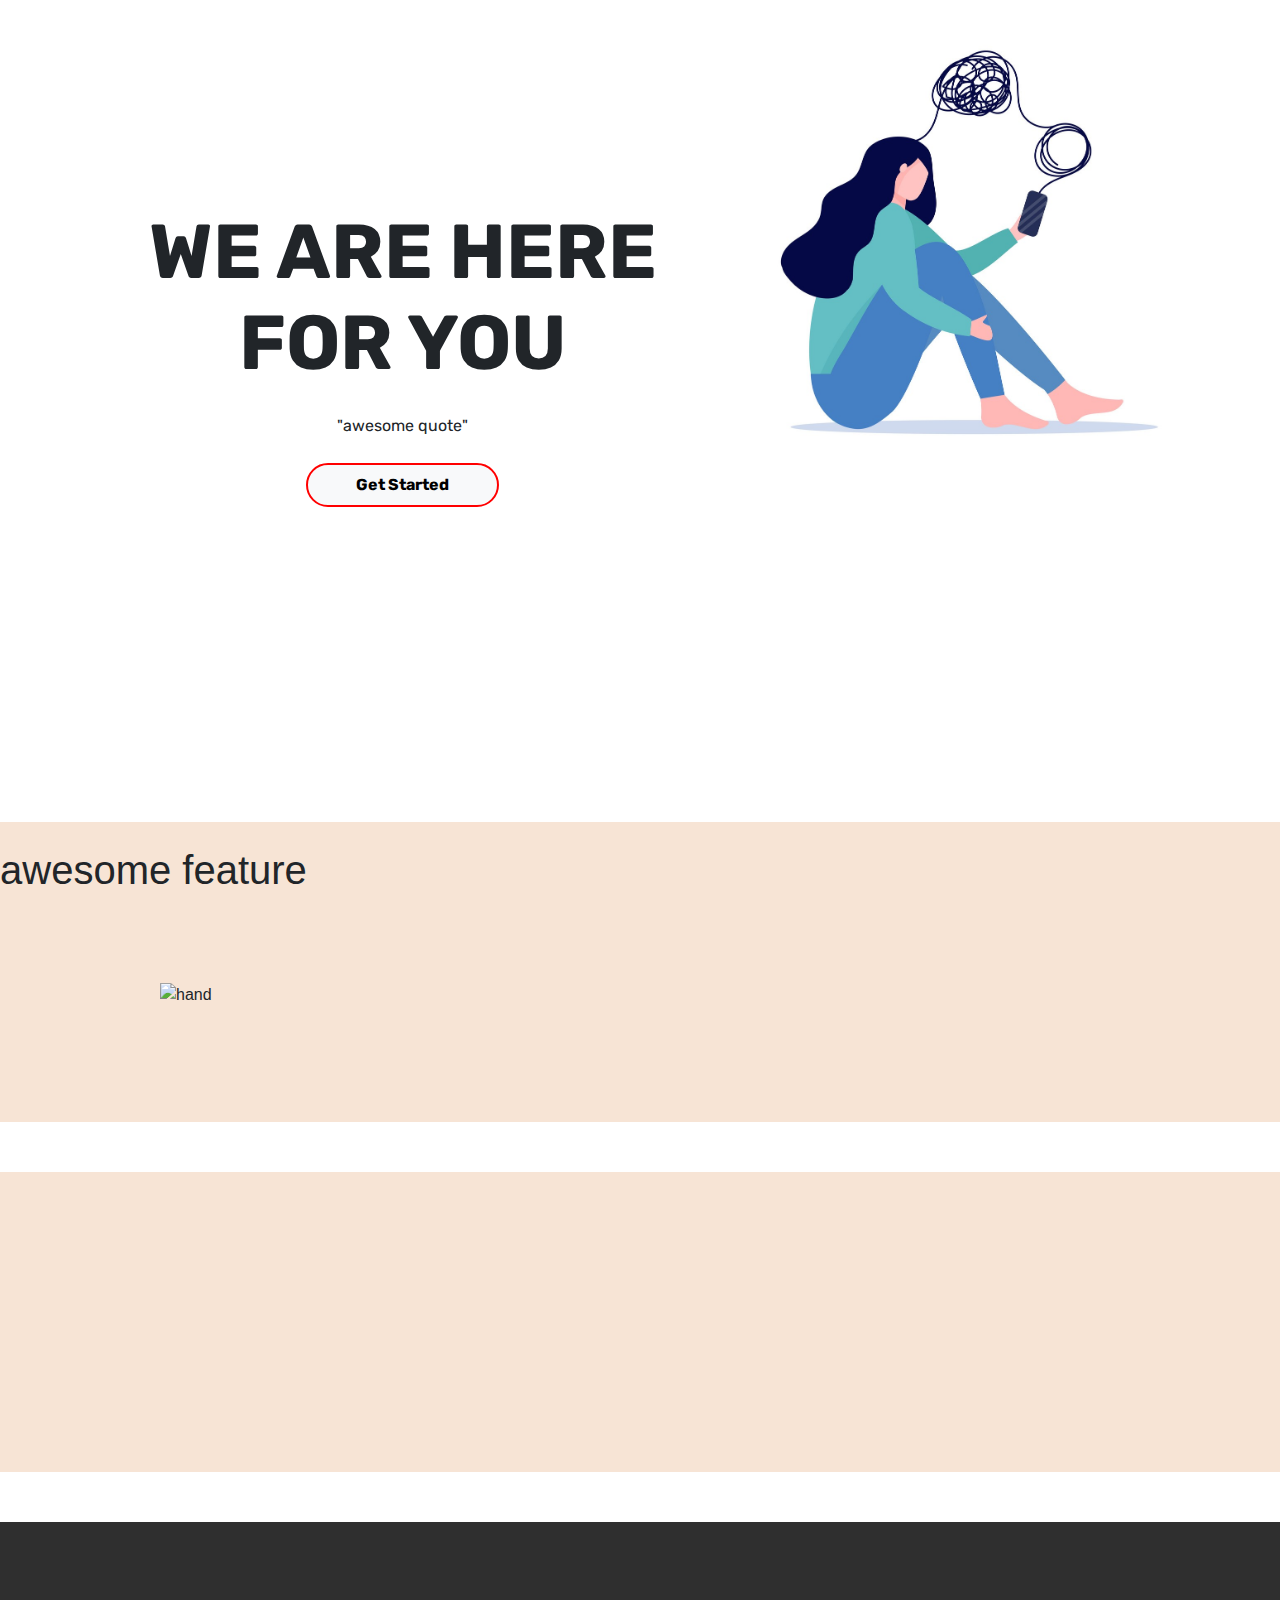
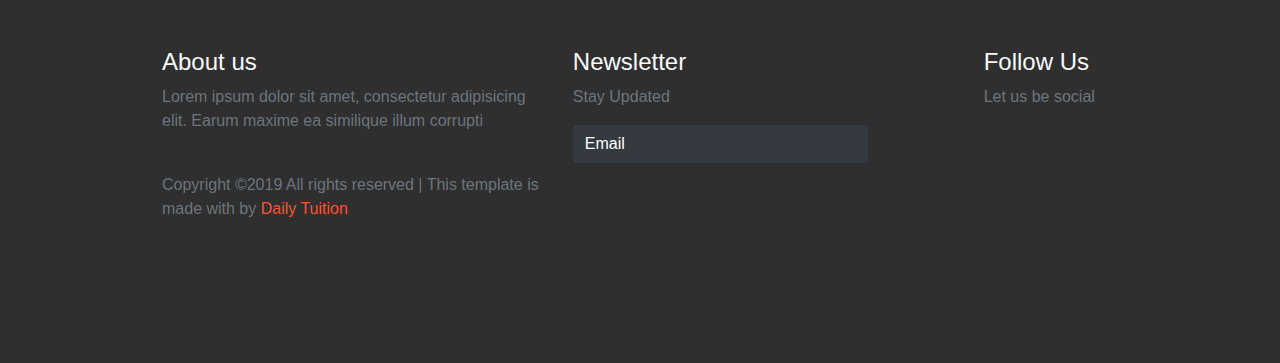
==== src/Index.html @ e5ba5d4d "update 01.11.21" ====
<!DOCTYPE html>
<html lang="en">

<head>
  <meta charset="UTF-8" />
  <meta name="viewport" content="width=device-width, initial-scale=1.0" />
  <meta http-equiv="X-UA-Compatible" content="ie=edge" />
  <title>MindCommute</title>

  <link rel="stylesheet" href="https://stackpath.bootstrapcdn.com/bootstrap/4.3.1/css/bootstrap.min.css" integrity="sha384-ggOyR0iXCbMQv3Xipma34MD+dH/1fQ784/j6cY/iJTQUOhcWr7x9JvoRxT2MZw1T"
    crossorigin="anonymous" />
  <link rel="stylesheet" href="https://use.fontawesome.com/releases/v5.7.2/css/all.css" integrity="sha384-fnmOCqbTlWIlj8LyTjo7mOUStjsKC4pOpQbqyi7RrhN7udi9RwhKkMHpvLbHG9Sr"
    crossorigin="anonymous">
  <link rel="stylesheet" href="./Style.css" />
  <link rel="stylesheet" href="./mobile-style.css">
</head>

<body>
  <header>
    <!-- !!!!!!!!!!!!!!!!!!!!!!!!DONT TOUCH THIS FFS!!!!!!!!!!!!!!!!!!!
   <div class="container-fluid p-0">
      <nav class="navbar navbar-expand-lg">
        <div class="navbar-brand">
          <img src="assets/logo.png">
        </div>
          <i class="fas fa-book-reader fa-2x mx-3"></i>MindCommute</a>
        <button class="navbar-toggler" type="button" data-toggle="collapse" data-target="#navbarNav" aria-controls="navbarNav" aria-expanded="false"
          aria-label="Toggle navigation">
          <i class="fas fa-align-right text-light"></i>
        </button>
        <div class="collapse navbar-collapse" id="navbarNav">
          <div class="mr-auto"></div>
          <ul class="navbar-nav">
            <li class="nav-item active">

              <a class="nav-link" href="#">HOME
                <span class="sr-only">(current)</span>
              </a>
            </li>
            <li class="nav-item">
              <a class="nav-link" href="#">ABOUT US</a>
            </li>
            <li class="nav-item">
              <a class="nav-link"href="#">BLOGS</a>
            </li>
            <li class="nav-item">
              <a class="nav-link" href="#">CONTACT US</a>
            </li>
            <li class="nav-item">
              <a class="nav-link" href="#"><button type="button" class="btn">LOGIN</button></a>
            </li>

          </ul>
        </div>
      </nav>
    </div>    !!!!!!!!!!!!!!!!!!!DONT TOUCH THIS!!!!!!!!!!!!!!!!!!!!!!!-->


    <div class="container text-center">
      <div class="row">
        <div class="col-md-7 col-sm-12  text-black">

          <h1>WE ARE HERE FOR YOU</h1>
          <p>
            "awesome quote"
          </p>
          <button class="btn btn-light px-5 py-2 primary-btn">
            Get Started
          </button>
        </div>
        <div class="col-md-5 col-sm-12  h-25">
          <img src="../assets/header--img.png" />
        </div>
      </div>
    </div>
  </header>
  <div class="box1">
<br><h1> awesome feature</h1>
<img class="hand"src="assets/Capture.PNG" alt="hand" >


  </div>
  <div class="box2"></div>
  <div class="box3"></div>
  <div class="box4"></div>



  <footer>
    <div class="container-fluid p-0">
      <div class="row text-left">
        <div class="col-md-5 col-sm-5">
          <h4 class="text-light">About us</h4>
          <p class="text-muted">Lorem ipsum dolor sit amet, consectetur adipisicing elit. Earum maxime ea similique illum corrupti</p>
          <p class="pt-4 text-muted">Copyright ©2019 All rights reserved | This template is made with by
            <span> Daily Tuition</span>
          </p>
        </div>
        <div class="col-md-5 col-sm-12">
          <h4 class="text-light">Newsletter</h4>
          <p class="text-muted">Stay Updated</p>
          <form class="form-inline">
            <div class="col pl-0">
              <div class="input-group pr-5">
                <input type="text" class="form-control bg-dark text-white" id="inlineFormInputGroupUsername2" placeholder="Email">
                <div class="input-group-prepend">
                  <div class="input-group-text">
                    <i class="fas fa-arrow-right"></i>
                  </div>
                </div>
              </div>
            </div>
          </form>
        </div>
        <div class="col-md-2 col-sm-12">
          <h4 class="text-light">Follow Us</h4>
          <p class="text-muted">Let us be social</p>
          <div class="column text-light">
            <i class="fab fa-facebook-f"></i>
            <i class="fab fa-instagram"></i>
            <i class="fab fa-twitter"></i>
            <i class="fab fa-youtube"></i>
          </div>
        </div>
      </div>
    </div>
  </footer>

  <script src="https://cdnjs.cloudflare.com/ajax/libs/jquery/3.3.1/jquery.min.js"></script>
  <script src="https://cdnjs.cloudflare.com/ajax/libs/popper.js/1.14.7/umd/popper.min.js" integrity="sha384-UO2eT0CpHqdSJQ6hJty5KVphtPhzWj9WO1clHTMGa3JDZwrnQq4sF86dIHNDz0W1"
    crossorigin="anonymous"></script>
  <script src="https://stackpath.bootstrapcdn.com/bootstrap/4.3.1/js/bootstrap.min.js" integrity="sha384-JjSmVgyd0p3pXB1rRibZUAYoIIy6OrQ6VrjIEaFf/nJGzIxFDsf4x0xIM+B07jRM"
    crossorigin="anonymous"></script>
  <script src="./main.js"></script>
</body>

</html>
---- src/Style.css ----
@import url("https://fonts.googleapis.com/css?family=Acme|Lobster|Patua+One|Rubik|Sniglet");
* {
  box-sizing: border-box;
}

header,
section {
  overflow-x: hidden;
}
/*
:root {
  --Sniglet-font: "Sniglet", cursive;
  --Rubik: "Rubik", cursive;
  --Patua: "Patua One", cursive;
  --Lobster: "lobster", cursive;
  --light-black: #2e2c2caf;
  --bggradient: linear-gradient(to bottom, #dd2476, #ff512f);
  --light-gray: rgba(300, 255, 255, 0.877);
} */

header a {
  font-family: var(--Sniglet-font);
  font-size: 0.9em;
  color: black;
}
.dropdown-content {
  display: none;
  position: absolute;
  background-color: #f1f1f1;
  min-width: 160px;
  box-shadow: 0px 2px 15px 0px rgba(0, 0, 0, 0.2);
  z-index: 1;
}

.dropdown-content a {
  color: black;
  padding: 12px 16px;
  text-decoration: none;
  display: block;
}

.dropdown-content a:hover {
  background-color: blue;
}

.dropdown:hover .dropdown-content {
  display: block;
}

header .nav-item:last-child {
  padding-right: 10.5em;
}

header .nav-item {
  padding: 0.9em;
}
header .btn{
  padding: 1px;

}

header .navbar-brand {
  padding-left: 8rem;
}

header .nav-link:hover {
  color: blue;
}

header .row .col-md-7 {
  padding: 22vmin 1vmin;
  padding-bottom: 35vmin;
}

header .row .col-md-5 {
  padding: 4.2vmin 1vmin;
}

header .row .col-md-5 img {
  width: 90%;
}

header {
  background: #ff512f;
  /*background: #ff512f;*/
  /* fallback for old browsers */
  background: var(--bggradient);
}

header .container .col-md-7 {
  font-family: "Rubik", sans-serif;
}

header .container .col-md-7 h6 {
  padding: 1vmin;
  letter-spacing: 4px;
}

header .container .col-md-7 h1 {
  font-size: 8.5vmin;
  font-weight: bold;
  padding: 0.1em 0em;
}

header .container .col-md-7 p {
  padding: 1vmin 5vmin;
}
.btn{
  border: 2px solid red;
}
.btn:hover{
  background-color:red;
  color:white;

}
.primary-btn {
  border-radius: 30px;
  font-weight: bold;
  color:black;
  border: 2px solid red;
}
.primary-btn:hover{
  background-color:red;
  color:white;

}

.box1{
width:100%;
height:300px;
  background: rgba(245, 222, 203, 0.815);
margin: 20 px auto;
}
.box2{
  width:100%;
  height:50px;
  background:white;
}
.box3{
width:100%;
height:300px;
  background: rgba(245, 222, 203, 0.815);
margin: 20 px auto;
}
.box4{
  width:100%;
  height:50px;
  background:white;
}
.hand {
  width: 250px;
  position: relative;
  left: 160px;
  top: 80px;
}

footer {
  background: rgba(0, 0, 0, 0.815);
  overflow-x: hidden;
  padding: 14vmin 18vmin;
}

footer p > span {
  color: #ff512f;
}

footer input {
  border: none !important;
}

footer input::placeholder {
  color: white !important;
}

footer .input-group .input-group-text {
  background: var(--bggradient);
  border: none;
}

footer .column i {
  color: #dd2476;
}

/* It is Adjacent sibling combinator */

footer .column i + i {
  padding: 0 0.5em;
}

.sticky {
  position: fixed;
  top: 0;
  width: 100%;
  background: rgba(0, 0, 0, 0.815);
  z-index: 9999;
  transition: all 1.5s ease;
}
---- src/mobile-style.css ----
@media only screen and (max-width: 768px) {
  header .navbar-brand {
    padding-left: 1rem;
  }
  .section-1 .row .col-md-6 .panel {
    position: initial;
    width: initial;
    height: initial;
  }
  .section-2 .cover {
    background-position: -25vmin -10vmin;
  }
  .numbers .rect {
    width: 10rem;
    height: 8rem;
  }
  .numbers .rect h1 {
    font-size: 2rem;
  }

  .section-3 {
    height: inherit;
    padding: 10vmin !important;
  }
  .section-3 .row h1 {
    padding: 6vmin 4vmin;
  }
  .section-3 .platform .col-md-6 {
    text-align: center !important;
  }
  .section-3 .desktop i {
    font-size: 8vmin;
  }
  .section-4 .carousel-item {
    padding-left: 0.6rem;
  }
  footer .row .col-md-2 {
    margin-top: 8vmin;
  }
}

/* screen size 375px */

@media only screen and (max-width: 375px) {
  .section-4 .card {
    width: 18em;
  }
}

@media only screen and (max-width: 320px) {
  .section-4 .carousel-inner {
    margin-left: -4vmin;
  }
}
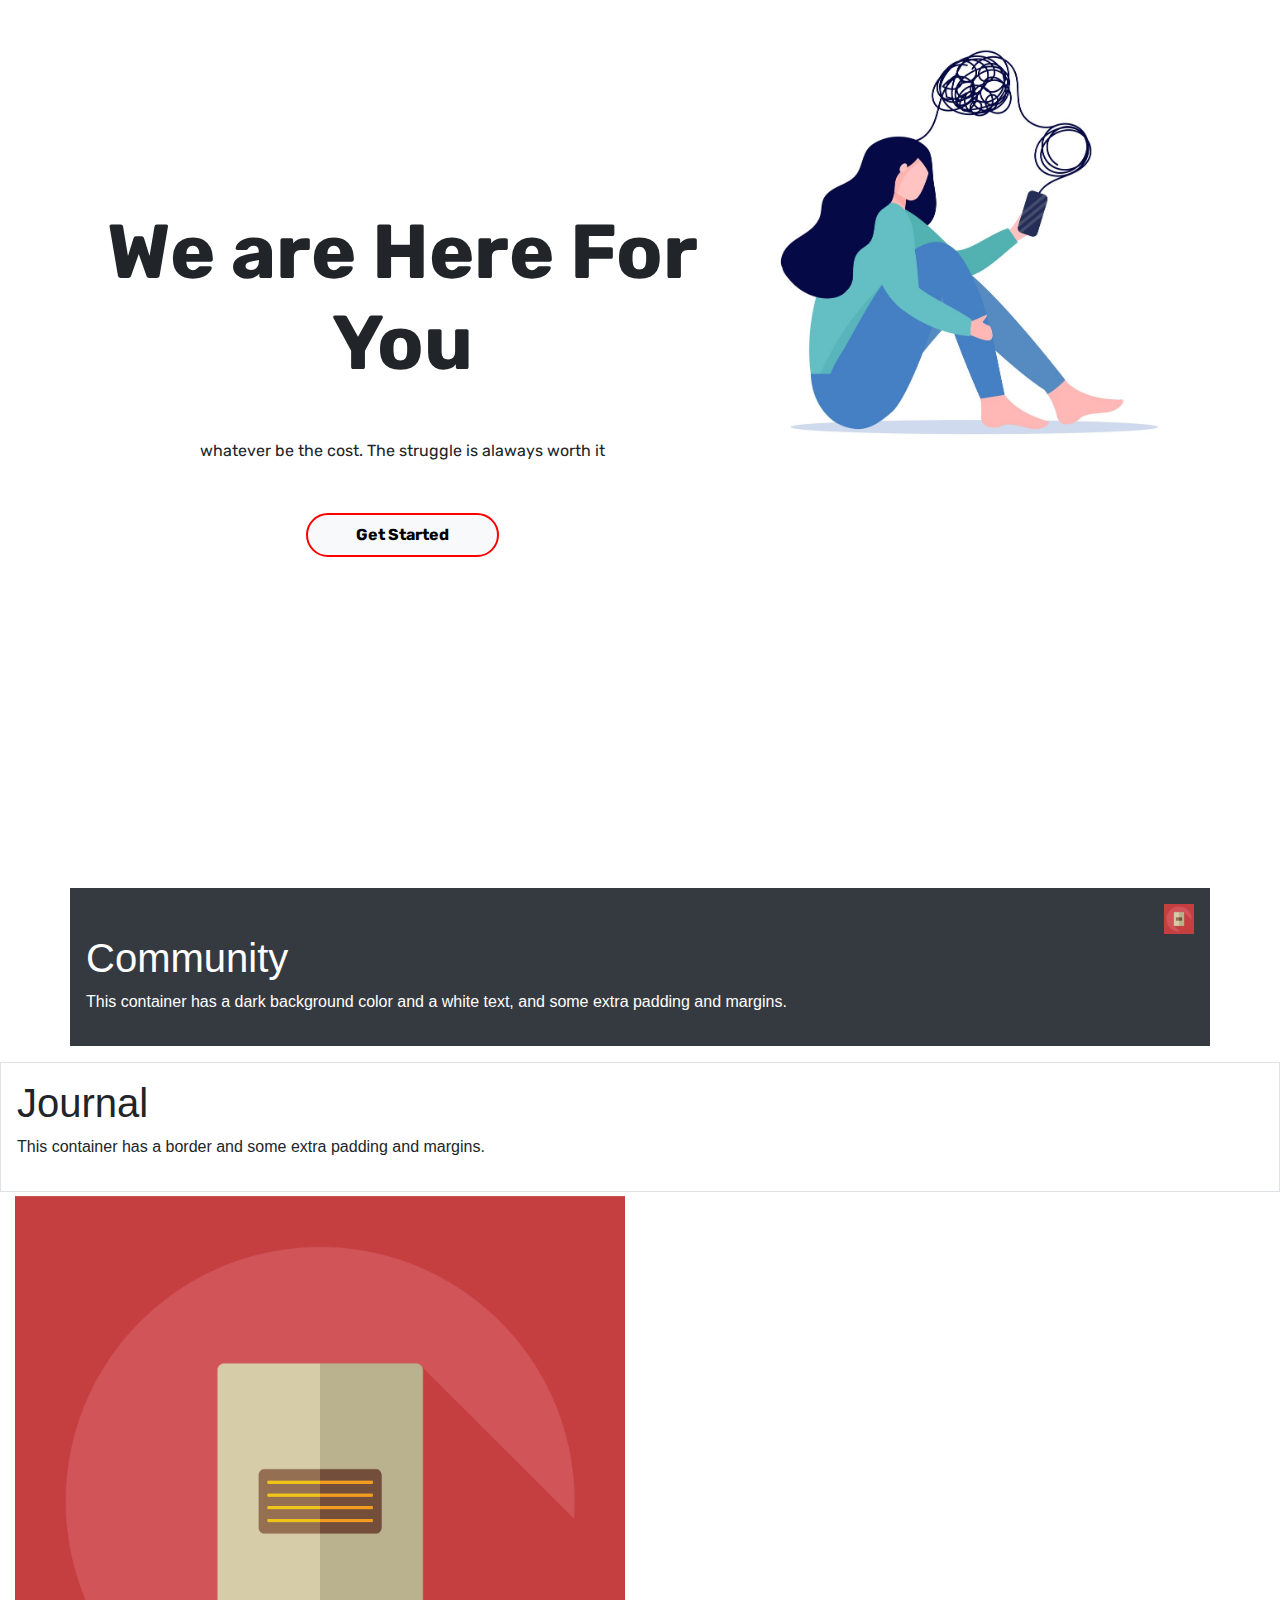
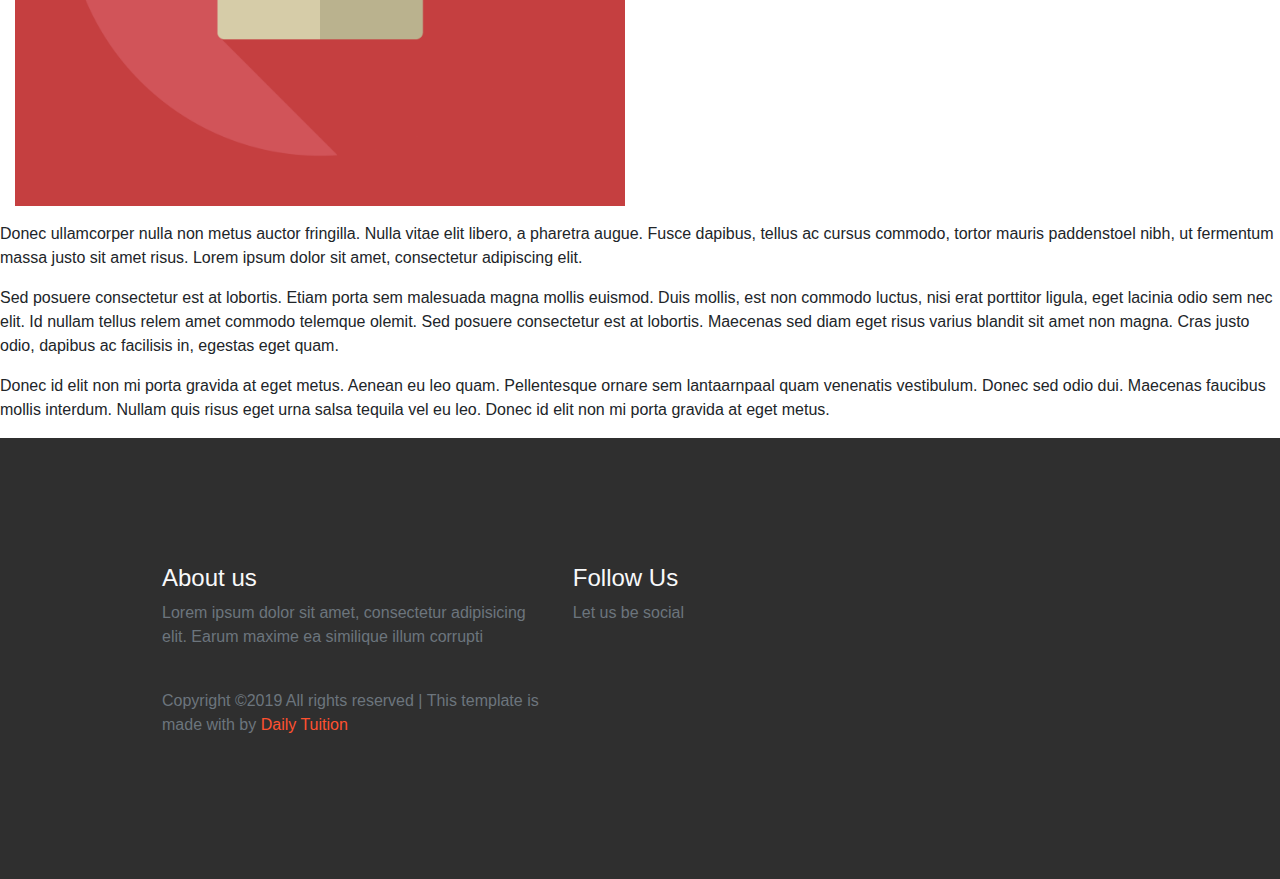
==== commit b89c9d3c: "Edits Done" ====
--- a/src/Index.html
+++ b/src/Index.html
@@ -60,9 +60,9 @@
       <div class="row">
         <div class="col-md-7 col-sm-12  text-black">
 
-          <h1>WE ARE HERE FOR YOU</h1>
+          <h1>We are Here For You</h1>
           <p>
-            "awesome quote"
+            <blockquote>whatever be the cost. The struggle is alaways worth it</blockquote>
           </p>
           <button class="btn btn-light px-5 py-2 primary-btn">
             Get Started
@@ -74,17 +74,35 @@
       </div>
     </div>
   </header>
-  <div class="box1">
-<br><h1> awesome feature</h1>
-<img class="hand"src="assets/Capture.PNG" alt="hand" >
 
+<div class="clearfix container p-3 my-3 bg-dark text-white">
+      <div>
+    <img class="ml-auto d-block" height="30" width="30" src="../assets/journal.png">
+  </div>
+  <h1>Community</h1>
+  <p>This container has a dark background color and a white text, and some extra padding and margins.</p>
+</div>
 
-  </div>
-  <div class="box2"></div>
-  <div class="box3"></div>
-  <div class="box4"></div>
+    <div class="container-fluid p-3 my-1 border bg">
+  <h1>Journal</h1>
+  <p>This container has a border and some extra padding and margins.</p>
+</div>
 
+<div class="clearfix">
+  <img src="../assets/journal.png" class="col-md-6 float-md-end mb-3 ms-md-3" alt="...">
 
+  <p>
+    Donec ullamcorper nulla non metus auctor fringilla. Nulla vitae elit libero, a pharetra augue. Fusce dapibus, tellus ac cursus commodo, tortor mauris paddenstoel nibh, ut fermentum massa justo sit amet risus. Lorem ipsum dolor sit amet, consectetur adipiscing elit.
+  </p>
+
+  <p>
+    Sed posuere consectetur est at lobortis. Etiam porta sem malesuada magna mollis euismod. Duis mollis, est non commodo luctus, nisi erat porttitor ligula, eget lacinia odio sem nec elit. Id nullam tellus relem amet commodo telemque olemit. Sed posuere consectetur est at lobortis. Maecenas sed diam eget risus varius blandit sit amet non magna. Cras justo odio, dapibus ac facilisis in, egestas eget quam.
+  </p>
+
+  <p>
+    Donec id elit non mi porta gravida at eget metus. Aenean eu leo quam. Pellentesque ornare sem lantaarnpaal quam venenatis vestibulum. Donec sed odio dui. Maecenas faucibus mollis interdum. Nullam quis risus eget urna salsa tequila vel eu leo. Donec id elit non mi porta gravida at eget metus.
+  </p>
+</div>
 
   <footer>
     <div class="container-fluid p-0">
@@ -96,26 +114,10 @@
             <span> Daily Tuition</span>
           </p>
         </div>
-        <div class="col-md-5 col-sm-12">
-          <h4 class="text-light">Newsletter</h4>
-          <p class="text-muted">Stay Updated</p>
-          <form class="form-inline">
-            <div class="col pl-0">
-              <div class="input-group pr-5">
-                <input type="text" class="form-control bg-dark text-white" id="inlineFormInputGroupUsername2" placeholder="Email">
-                <div class="input-group-prepend">
-                  <div class="input-group-text">
-                    <i class="fas fa-arrow-right"></i>
-                  </div>
-                </div>
-              </div>
-            </div>
-          </form>
-        </div>
         <div class="col-md-2 col-sm-12">
           <h4 class="text-light">Follow Us</h4>
           <p class="text-muted">Let us be social</p>
-          <div class="column text-light">
+          <div class="  column text-light">
             <i class="fab fa-facebook-f"></i>
             <i class="fab fa-instagram"></i>
             <i class="fab fa-twitter"></i>
--- a/src/Style.css
+++ b/src/Style.css
@@ -129,7 +129,7 @@
 width:100%;
 height:300px;
   background: rgba(245, 222, 203, 0.815);
-margin: 20 px auto;
+margin: 20px auto;
 }
 .box2{
   width:100%;
@@ -140,7 +140,7 @@
 width:100%;
 height:300px;
   background: rgba(245, 222, 203, 0.815);
-margin: 20 px auto;
+margin: 20px auto;
 }
 .box4{
   width:100%;
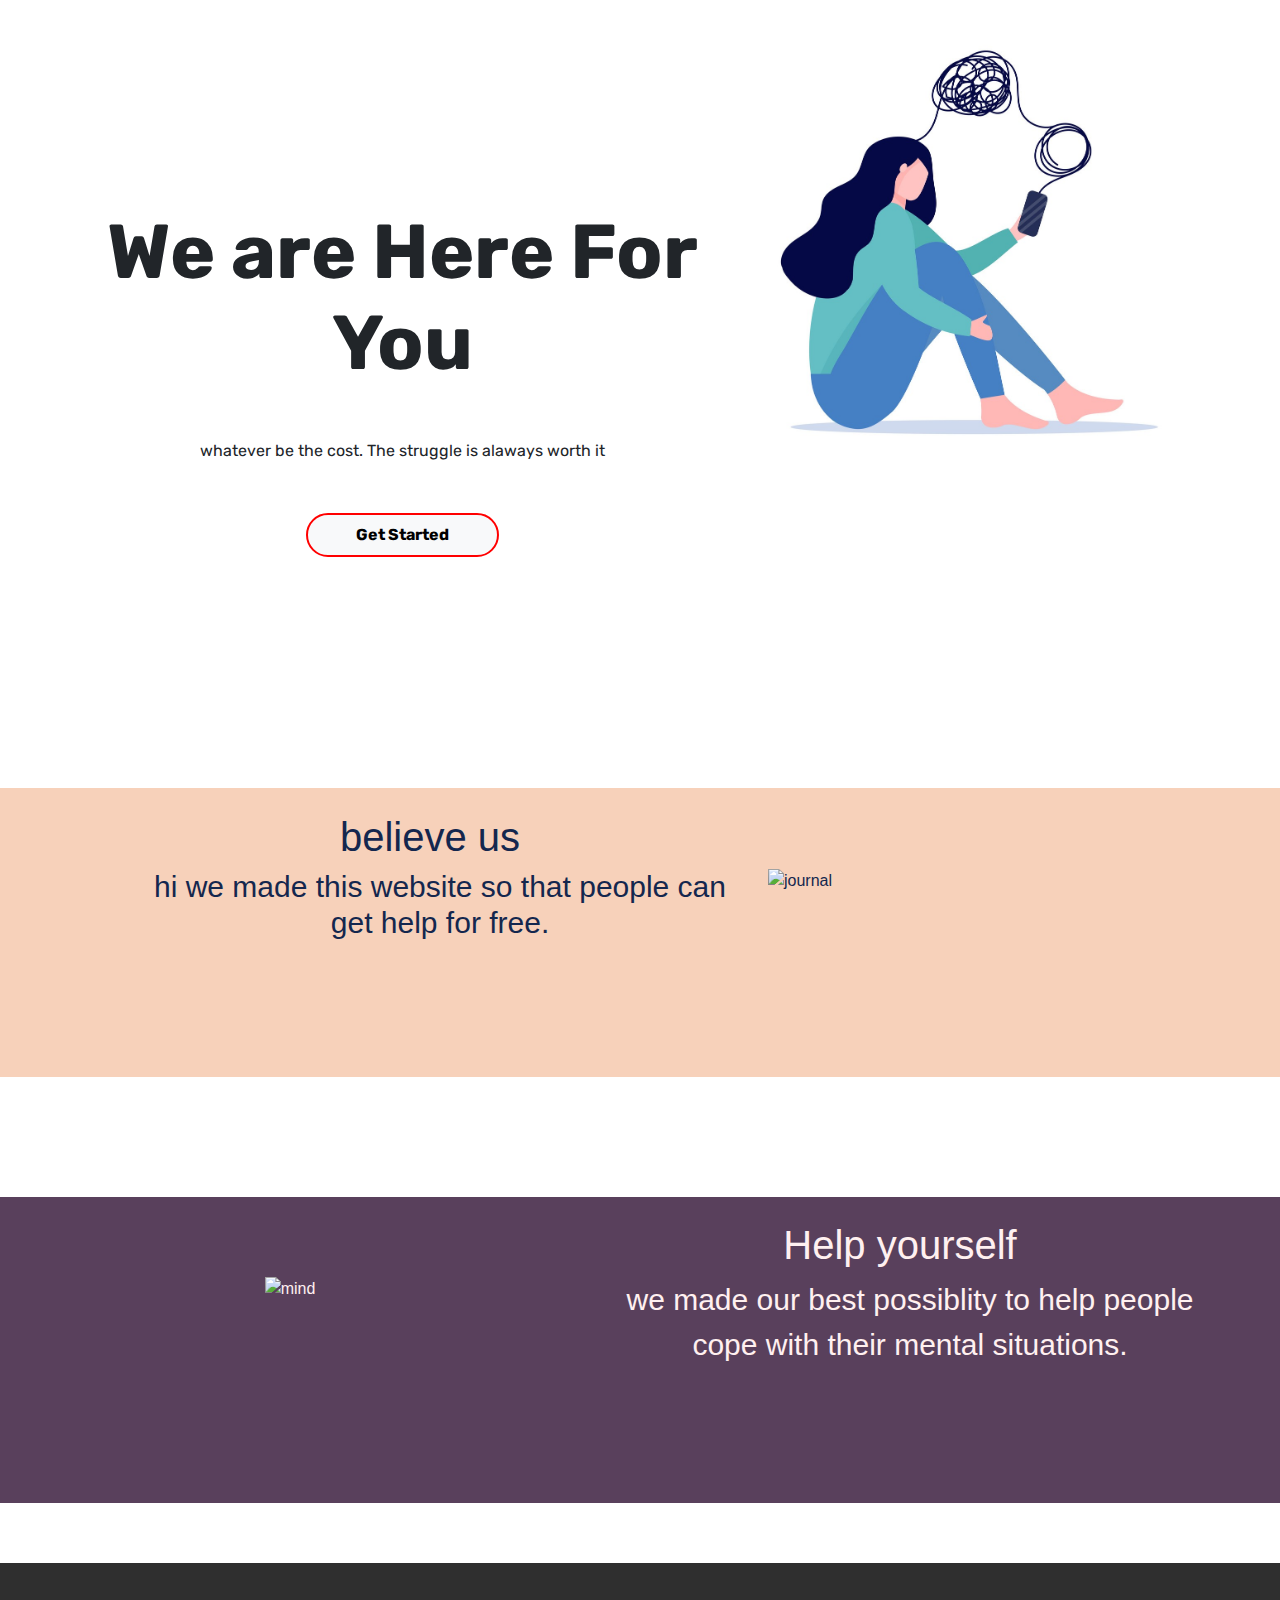
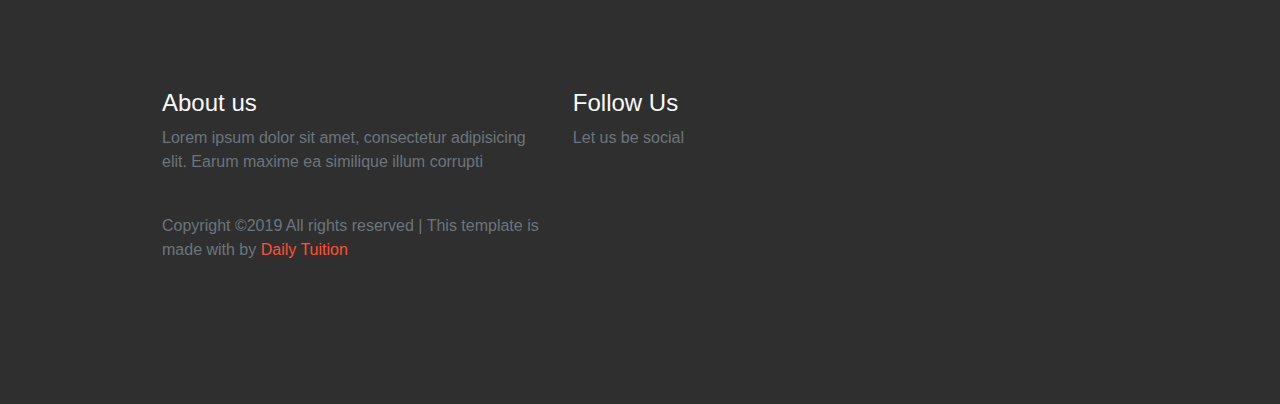
==== commit 4592f85d: "Add files via upload" ====
--- a/src/Index.html
+++ b/src/Index.html
@@ -74,7 +74,7 @@
       </div>
     </div>
   </header>
-
+<!--
 <div class="clearfix container p-3 my-3 bg-dark text-white">
       <div>
     <img class="ml-auto d-block" height="30" width="30" src="../assets/journal.png">
@@ -103,7 +103,38 @@
     Donec id elit non mi porta gravida at eget metus. Aenean eu leo quam. Pellentesque ornare sem lantaarnpaal quam venenatis vestibulum. Donec sed odio dui. Maecenas faucibus mollis interdum. Nullam quis risus eget urna salsa tequila vel eu leo. Donec id elit non mi porta gravida at eget metus.
   </p>
 </div>
+-->
+                                <!--section 1-->
+<br>
+<br>
+<br>
+<br>
+<section class="section section-light">
+<img class="hand"src="assets/journal.png" alt="journal" >
+<div class="left">
+<br><br>
+<br><br><br>
+<h1>believe us<h1>
+<p class="para1">
+  hi we made this website so that people can get help for free.
+</p>
+</div>
+</section>
+                                  <!--section 2-->
+  <section class="section section-dark">
+  <img class="mind"src="assets/logo.png" alt="mind">
+  <div class="right">
+    <br><br>
+    <br><br><br>
+    <h1>Help yourself</h1>
+    <p class="para2">
+      we made our best possiblity to help people cope with their mental situations.
+  </div>
 
+</section>
+
+
+        <!--- FOOTER-SECTION----------------------------------------------->
   <footer>
     <div class="container-fluid p-0">
       <div class="row text-left">
--- a/src/Style.css
+++ b/src/Style.css
@@ -124,28 +124,35 @@
   color:white;
 
 }
-
-.box1{
-width:100%;
-height:300px;
-  background: rgba(245, 222, 203, 0.815);
-margin: 20px auto;
-}
-.box2{
-  width:100%;
-  height:50px;
-  background:white;
-}
-.box3{
-width:100%;
-height:300px;
-  background: rgba(245, 222, 203, 0.815);
-margin: 20px auto;
-}
-.box4{
-  width:100%;
-  height:50px;
-  background:white;
+/* SECTIONS */
+.para1,.para2 {
+  font-size: 30px;
+padding-left: 20px;
+font-family: 'DM Sans', sans-serif;
+
+}
+
+
+
+.bg-dark {
+  background-color: #c3aed6;
+}
+
+.section {
+  text-align: center;
+
+}
+
+.section-light {
+  background-color: #f7d1ba;
+  color: #14274e;
+
+  position: relative;
+  bottom: 180px;
+
+}
+.color:hover{
+  background-color: #fff;
 }
 .hand {
   width: 250px;
@@ -153,6 +160,38 @@
   left: 160px;
   top: 80px;
 }
+
+.mind {
+  width: 250px;
+  position: relative;
+  right: 350px;
+  top: 80px;
+}
+
+.left {
+  position: relative;
+  left: 130px;
+  bottom: 120px;
+width: 600px;
+
+}
+
+.right {
+  position: relative;
+  left: 600px;
+  bottom: 120px;
+  width: 600px;
+}
+
+.section-dark {
+  background-color: #59405c;
+  position: relative;
+  bottom: 60px;
+  color: #fff0f0;
+
+}
+
+
 
 footer {
   background: rgba(0, 0, 0, 0.815);
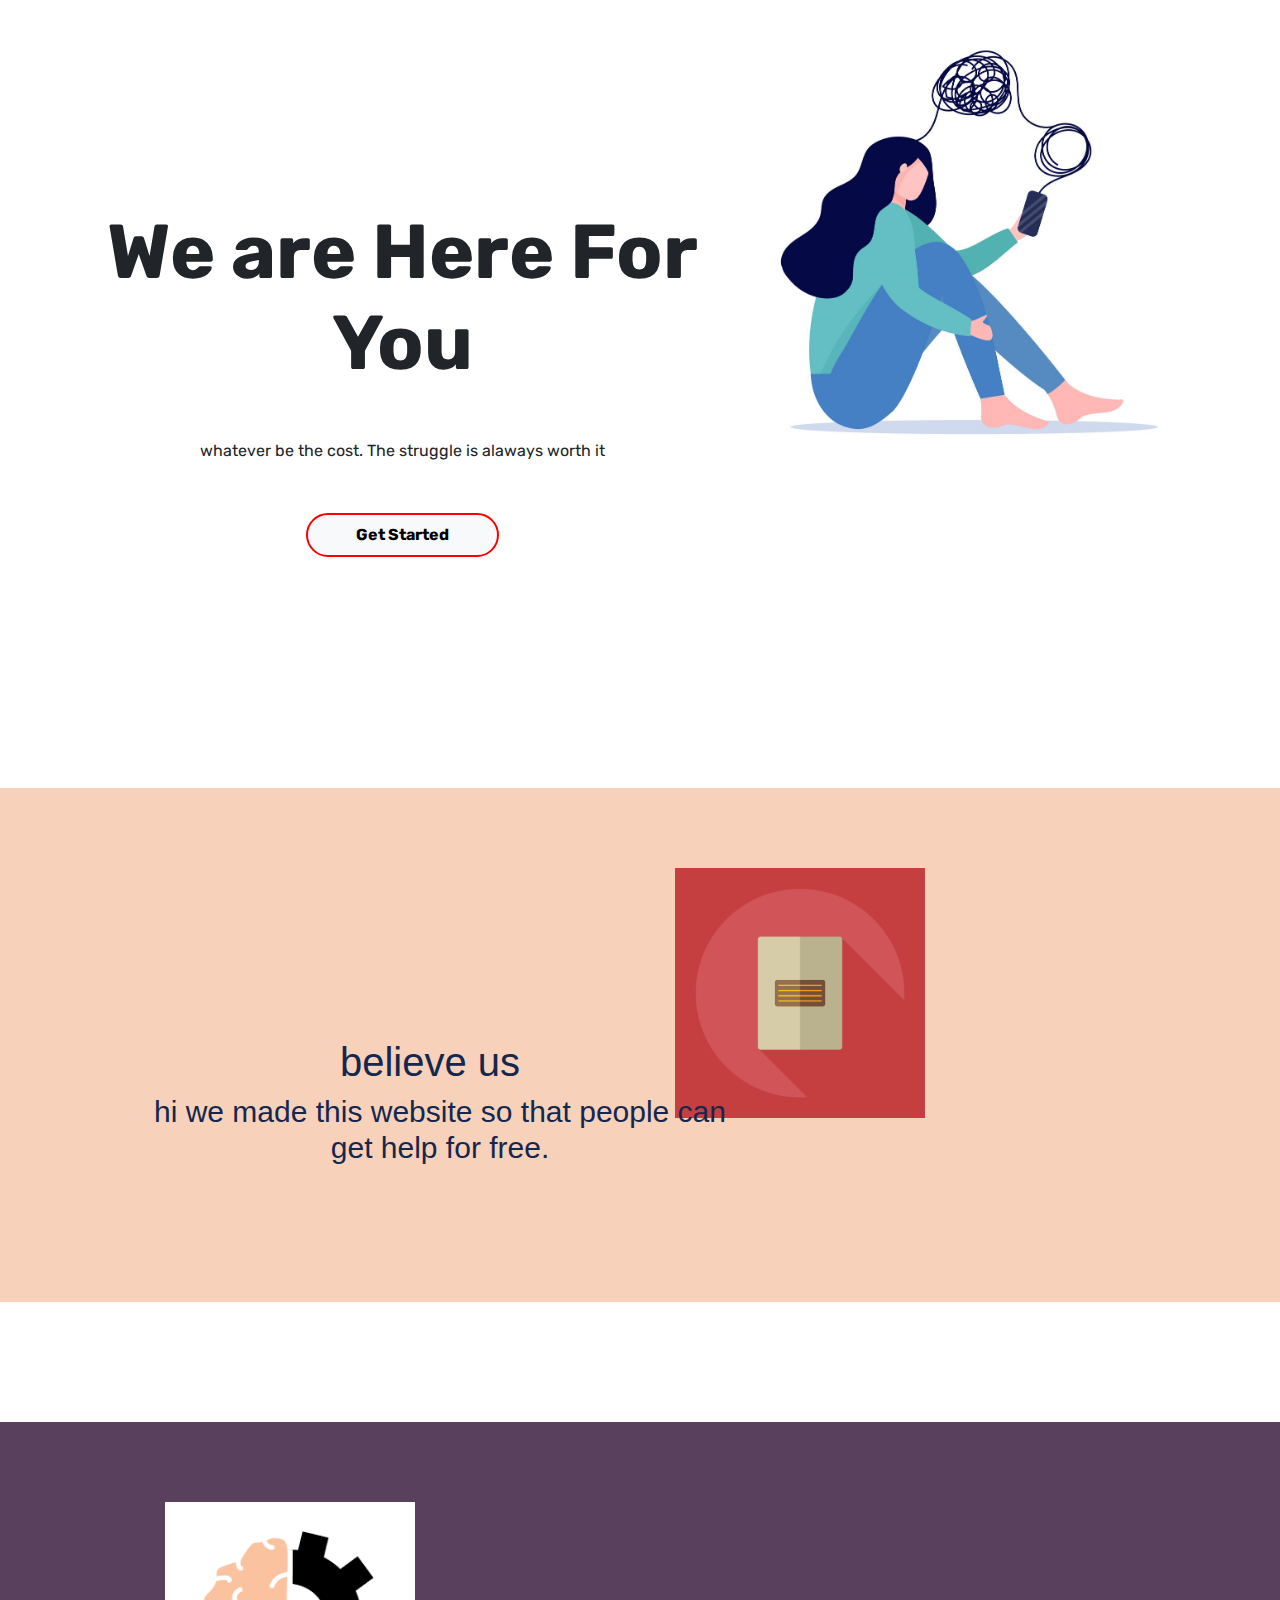
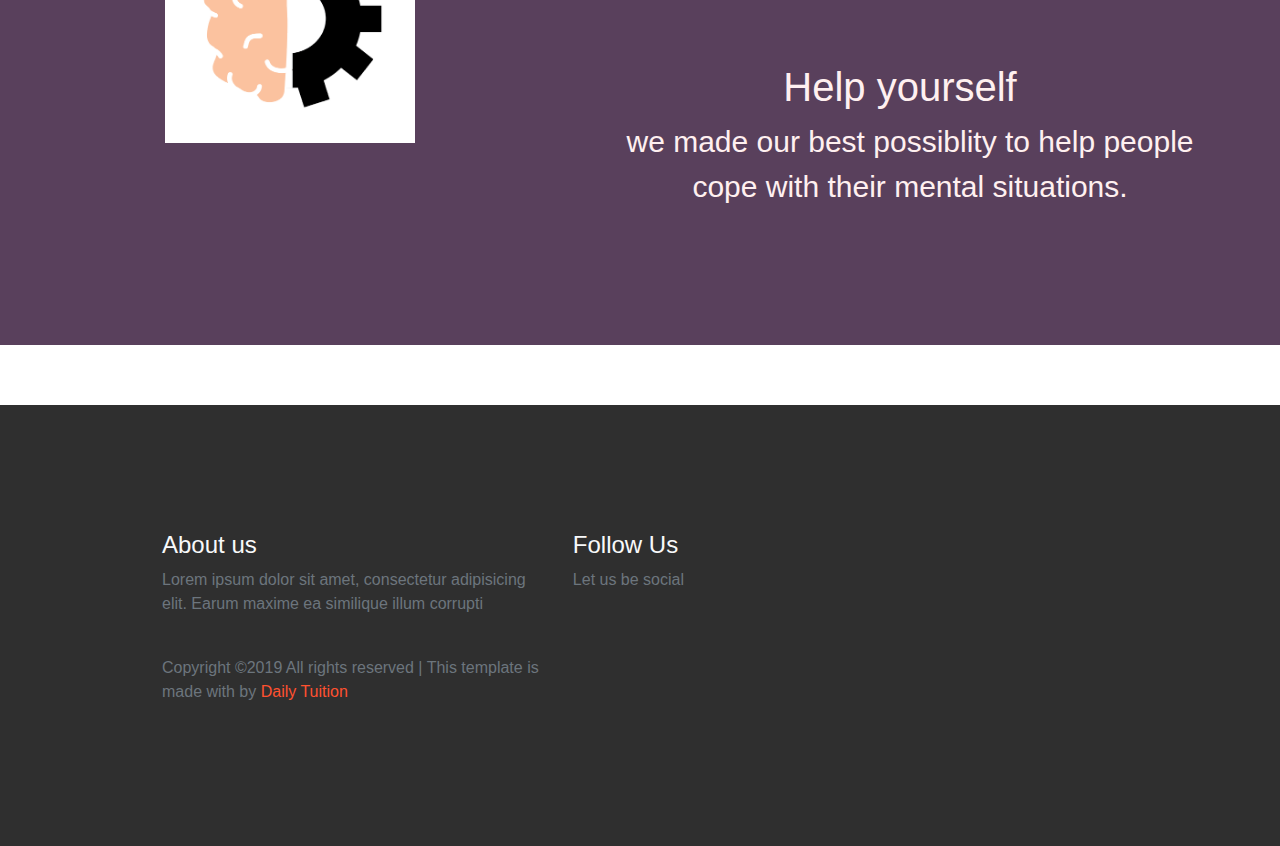
==== commit 94da1987: "Photo Problem solved" ====
--- a/src/Index.html
+++ b/src/Index.html
@@ -110,7 +110,7 @@
 <br>
 <br>
 <section class="section section-light">
-<img class="hand"src="assets/journal.png" alt="journal" >
+<img class="hand"src="../assets/journal.png" alt="journal" >
 <div class="left">
 <br><br>
 <br><br><br>
@@ -122,7 +122,7 @@
 </section>
                                   <!--section 2-->
   <section class="section section-dark">
-  <img class="mind"src="assets/logo.png" alt="mind">
+  <img class="mind"src="../assets/logo.png" alt="mind">
   <div class="right">
     <br><br>
     <br><br><br>
